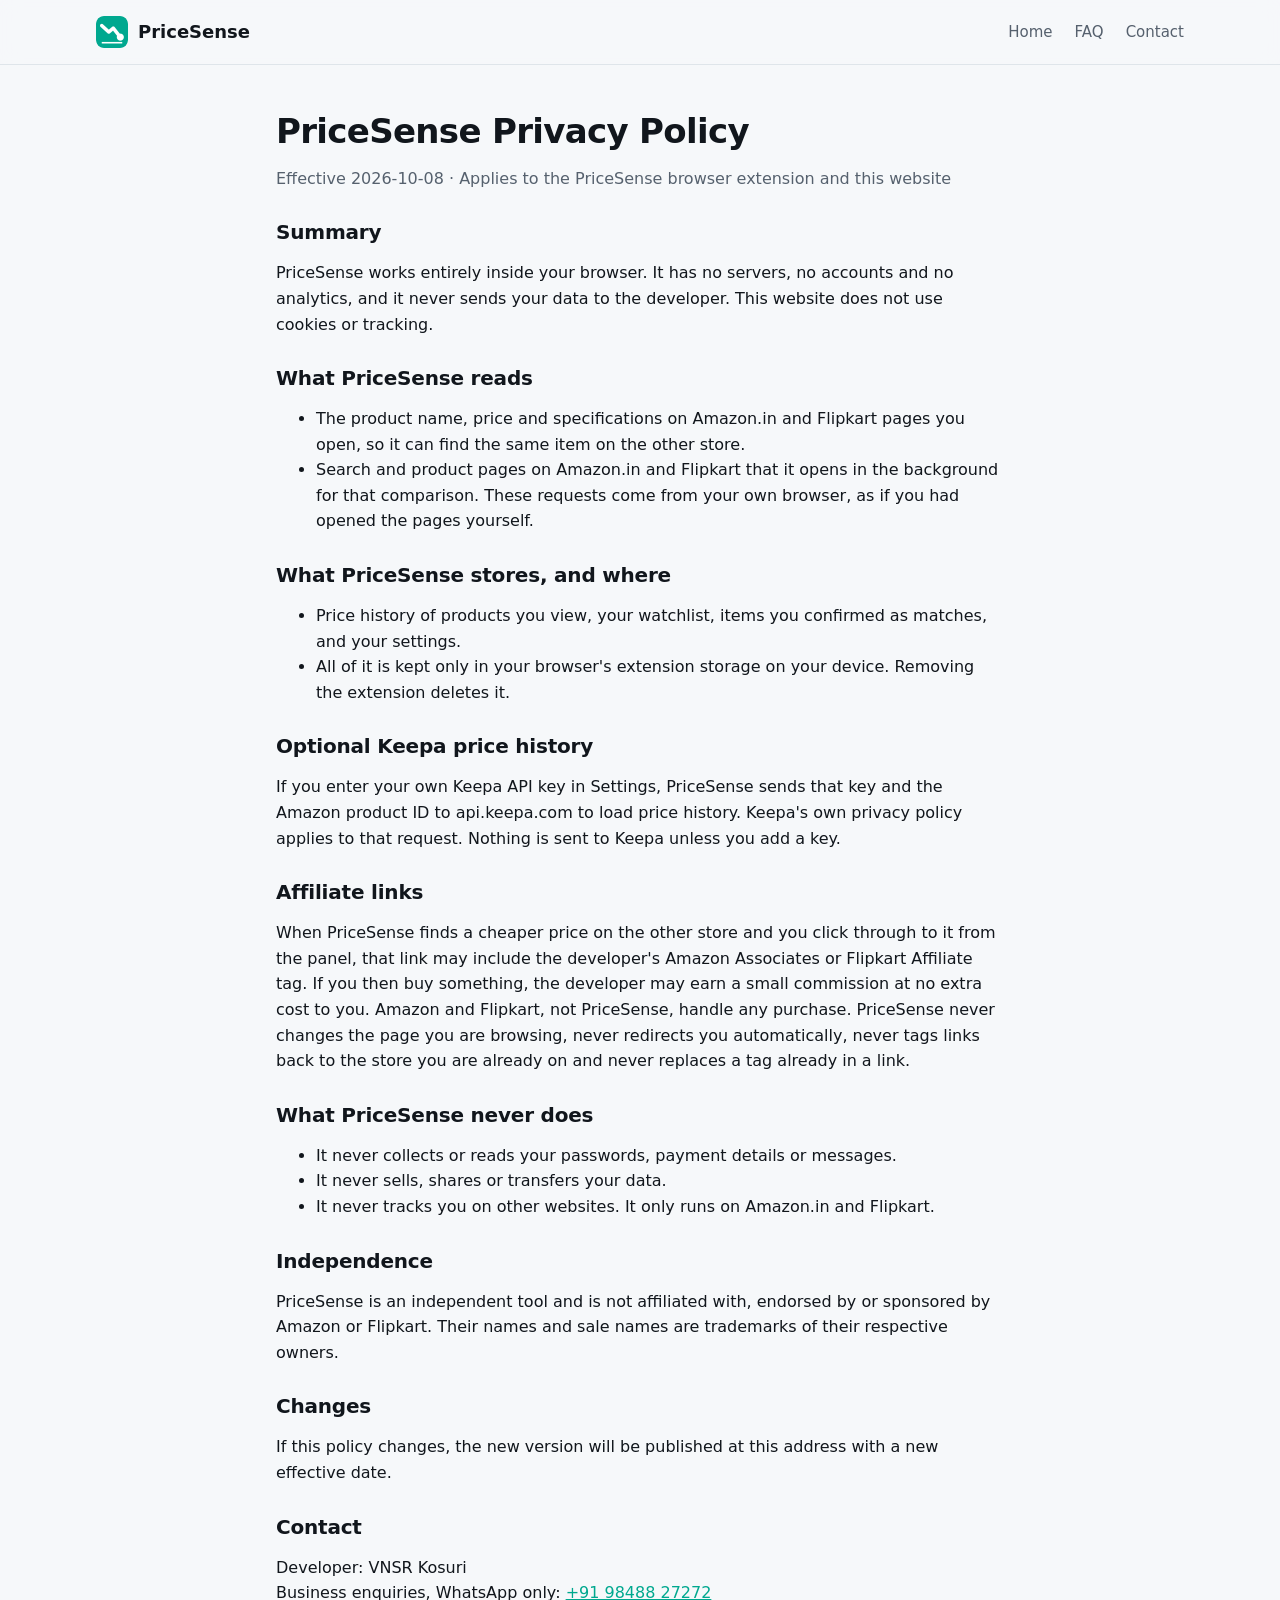
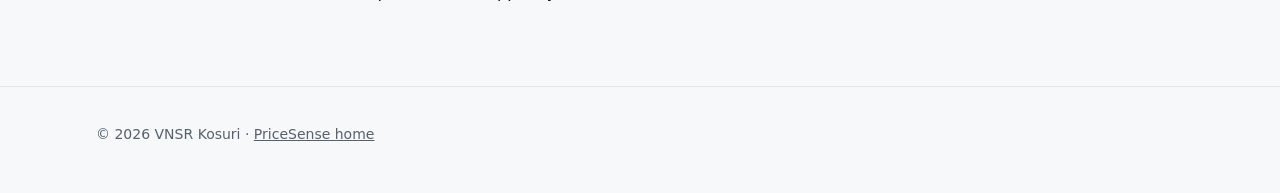
==== privacy-policy.html @ 6d6a8c73 "feat: PriceSense website — landing page and privacy policy Co-Authored-By: Claude Opus 5.5 <noreply@" ====
<!doctype html>
<html lang="en">
<head>
<meta charset="utf-8">
<meta name="viewport" content="width=device-width, initial-scale=1">
<title>PriceSense Privacy Policy</title>
<meta name="description" content="How the PriceSense browser extension handles your data: everything stays in your browser.">
<link rel="canonical" href="https://neelukosuri.github.io/pricesense/privacy-policy.html">
<link rel="icon" type="image/png" sizes="32x32" href="icon32.png">
<link rel="stylesheet" href="styles.css">
</head>
<body>
<header class="top">
  <div class="wrap">
    <a class="logo" href="./"><img src="icon128.png" alt="">PriceSense</a>
    <nav class="links" aria-label="Main"><a href="./">Home</a><a href="./#faq">FAQ</a><a href="./#contact">Contact</a></nav>
  </div>
</header>

<main class="doc">
  <h1>PriceSense Privacy Policy</h1>
  <p class="muted">Effective 2026-10-08 · Applies to the PriceSense browser extension and this website</p>

  <h2>Summary</h2>
  <p>PriceSense works entirely inside your browser. It has no servers, no accounts and no analytics, and it never sends your data to the developer. This website does not use cookies or tracking.</p>

  <h2>What PriceSense reads</h2>
  <ul>
    <li>The product name, price and specifications on Amazon.in and Flipkart pages you open, so it can find the same item on the other store.</li>
    <li>Search and product pages on Amazon.in and Flipkart that it opens in the background for that comparison. These requests come from your own browser, as if you had opened the pages yourself.</li>
  </ul>

  <h2>What PriceSense stores, and where</h2>
  <ul>
    <li>Price history of products you view, your watchlist, items you confirmed as matches, and your settings.</li>
    <li>All of it is kept only in your browser's extension storage on your device. Removing the extension deletes it.</li>
  </ul>

  <h2>Optional Keepa price history</h2>
  <p>If you enter your own Keepa API key in Settings, PriceSense sends that key and the Amazon product ID to api.keepa.com to load price history. Keepa's own privacy policy applies to that request. Nothing is sent to Keepa unless you add a key.</p>

  <h2>Affiliate links</h2>
  <p>When PriceSense finds a cheaper price on the other store and you click through to it from the panel, that link may include the developer's Amazon Associates or Flipkart Affiliate tag. If you then buy something, the developer may earn a small commission at no extra cost to you. Amazon and Flipkart, not PriceSense, handle any purchase. PriceSense never changes the page you are browsing, never redirects you automatically, never tags links back to the store you are already on and never replaces a tag already in a link.</p>

  <h2>What PriceSense never does</h2>
  <ul>
    <li>It never collects or reads your passwords, payment details or messages.</li>
    <li>It never sells, shares or transfers your data.</li>
    <li>It never tracks you on other websites. It only runs on Amazon.in and Flipkart.</li>
  </ul>

  <h2>Independence</h2>
  <p>PriceSense is an independent tool and is not affiliated with, endorsed by or sponsored by Amazon or Flipkart. Their names and sale names are trademarks of their respective owners.</p>

  <h2>Changes</h2>
  <p>If this policy changes, the new version will be published at this address with a new effective date.</p>

  <h2>Contact</h2>
  <p>Developer: VNSR Kosuri<br>Business enquiries, WhatsApp only: <a href="https://wa.me/919848827272">+91 98488 27272</a></p>
</main>

<footer>
  <div class="wrap"><div>© 2026 VNSR Kosuri · <a href="./">PriceSense home</a></div></div>
</footer>
</body>
</html>
---- styles.css ----
:root {
  --bg: #f6f8fa; --surface: #ffffff; --surface-2: #eef3f5; --line: #dfe5ea;
  --text: #11161c; --muted: #56616e; --accent: #00a88f; --accent-ink: #ffffff; --accent-soft: rgba(0, 168, 143, .10);
  --great: #0f8a4a; --warn: #b7791f; --bad: #c2412d; --amazon: #e88a00; --flipkart: #2874f0;
  --shadow: 0 18px 50px rgba(16, 24, 40, .12); --radius: 16px;
}
@media (prefers-color-scheme: dark) {
  :root {
    --bg: #0d1116; --surface: #151a21; --surface-2: #1b222b; --line: #29313c;
    --text: #e9edf2; --muted: #9aa5b3; --accent: #00d2b4; --accent-ink: #062521; --accent-soft: rgba(0, 210, 180, .12);
    --great: #34c77b; --warn: #e5b04a; --bad: #ff7a66; --shadow: 0 18px 50px rgba(0, 0, 0, .45);
  }
}
* { box-sizing: border-box; }
html { scroll-behavior: smooth; }
body { margin: 0; background: var(--bg); color: var(--text); font: 16px/1.6 system-ui, -apple-system, "Segoe UI", Roboto, "Noto Sans", sans-serif; }
a { color: var(--accent); }
img { max-width: 100%; display: block; }
.wrap { max-width: 1120px; margin: 0 auto; padding: 0 16px; }

/* Header */
header.top { position: sticky; top: 0; z-index: 10; background: color-mix(in srgb, var(--bg) 88%, transparent); backdrop-filter: blur(10px); border-bottom: 1px solid var(--line); }
header.top .wrap { display: flex; align-items: center; gap: 16px; height: 64px; }
.logo { display: flex; align-items: center; gap: 10px; font-weight: 800; font-size: 18px; color: var(--text); text-decoration: none; }
.logo img { width: 32px; height: 32px; border-radius: 8px; }
nav.links { margin-left: auto; display: flex; gap: 22px; }
nav.links a { color: var(--muted); text-decoration: none; font-size: 15px; font-weight: 500; }
nav.links a:hover { color: var(--text); }
@media (max-width: 760px) { nav.links { display: none; } }

/* Buttons */
.btn { display: inline-flex; align-items: center; gap: 8px; padding: 12px 18px; border-radius: 12px; font-weight: 700; font-size: 15px; text-decoration: none; border: 1px solid var(--line); color: var(--text); background: var(--surface); }
.btn.primary { background: var(--accent); border-color: var(--accent); color: var(--accent-ink); }
.btn.wa { background: #25d366; border-color: #25d366; color: #fff; }
.btn.soon { cursor: default; color: var(--muted); }
.btn.soon b { color: var(--text); }

/* Hero */
.hero { padding: 72px 0 56px; }
.hero .wrap { display: grid; grid-template-columns: 1.05fr .95fr; gap: 48px; align-items: center; }
@media (max-width: 900px) { .hero .wrap { grid-template-columns: 1fr; } .hero { padding-top: 40px; } }
.eyebrow { display: inline-block; font-size: 13px; font-weight: 700; letter-spacing: .06em; text-transform: uppercase; color: var(--accent); background: var(--accent-soft); padding: 6px 12px; border-radius: 999px; }
h1 { font-size: clamp(34px, 5vw, 54px); line-height: 1.08; margin: 18px 0 16px; letter-spacing: -.02em; }
.lead { font-size: 18px; color: var(--muted); max-width: 560px; margin: 0 0 28px; }
.cta { display: flex; gap: 12px; flex-wrap: wrap; }
.trust { margin-top: 18px; font-size: 14px; color: var(--muted); }

/* Panel mock */
.mock { background: var(--surface); border: 1px solid var(--line); border-radius: 18px; box-shadow: var(--shadow); overflow: hidden; }
.mock .bar { display: flex; align-items: center; gap: 8px; padding: 12px 14px; border-bottom: 1px solid var(--line); font-weight: 700; font-size: 14px; }
.mock .bar small { color: var(--muted); font-weight: 500; }
.mock .body { padding: 14px; display: grid; gap: 12px; }
.mcard { background: var(--surface-2); border: 1px solid var(--line); border-radius: 12px; padding: 12px; font-size: 14px; }
.mcard.verdict { border-left: 4px solid var(--great); }
.mcard.verdict b { color: var(--great); font-size: 15px; }
.mcard h4 { margin: 0 0 8px; font-size: 11px; letter-spacing: .06em; text-transform: uppercase; color: var(--muted); }
.mrow { display: grid; grid-template-columns: 1fr auto auto; gap: 10px; align-items: center; padding: 6px 0; border-top: 1px solid var(--line); }
.mrow:first-of-type { border-top: 0; }
.store { font-weight: 800; } .store.amz { color: var(--amazon); } .store.fk { color: var(--flipkart); }
.price { font-weight: 800; font-size: 16px; }
.chip { font-size: 11px; font-weight: 700; padding: 2px 8px; border-radius: 999px; border: 1px solid var(--great); color: var(--great); }
.tag { font-size: 11px; font-weight: 800; color: var(--great); }
.mock svg { width: 100%; height: auto; }

/* Sections */
section { padding: 64px 0; }
section.alt { background: var(--surface); border-top: 1px solid var(--line); border-bottom: 1px solid var(--line); }
h2 { font-size: clamp(26px, 3.4vw, 36px); line-height: 1.15; margin: 0 0 12px; letter-spacing: -.01em; }
.sub { color: var(--muted); font-size: 17px; max-width: 680px; margin: 0 0 32px; }
.grid { display: grid; grid-template-columns: repeat(3, 1fr); gap: 18px; }
@media (max-width: 900px) { .grid { grid-template-columns: 1fr 1fr; } }
@media (max-width: 600px) { .grid { grid-template-columns: 1fr; } }
.feature { background: var(--surface); border: 1px solid var(--line); border-radius: var(--radius); padding: 22px; }
section.alt .feature { background: var(--bg); }
.feature .ico { width: 40px; height: 40px; border-radius: 10px; display: grid; place-items: center; background: var(--accent-soft); color: var(--accent); font-size: 20px; margin-bottom: 12px; }
.feature h3 { margin: 0 0 6px; font-size: 18px; }
.feature p { margin: 0; color: var(--muted); font-size: 15px; }
.steps { counter-reset: s; display: grid; grid-template-columns: repeat(3, 1fr); gap: 18px; }
@media (max-width: 800px) { .steps { grid-template-columns: 1fr; } }
.step { counter-increment: s; background: var(--surface); border: 1px solid var(--line); border-radius: var(--radius); padding: 22px; }
.step::before { content: counter(s); display: grid; place-items: center; width: 32px; height: 32px; border-radius: 50%; background: var(--accent); color: var(--accent-ink); font-weight: 800; margin-bottom: 12px; }
.step h3 { margin: 0 0 6px; font-size: 17px; }
.step p { margin: 0; color: var(--muted); font-size: 15px; }
.sale { display: grid; grid-template-columns: 1fr 1fr; gap: 32px; align-items: start; }
@media (max-width: 800px) { .sale { grid-template-columns: 1fr; } }
.checks { list-style: none; padding: 0; margin: 0; display: grid; gap: 12px; }
.checks li { padding-left: 30px; position: relative; }
.checks li::before { content: "✓"; position: absolute; left: 0; top: 0; color: var(--accent); font-weight: 900; }
.slogans { display: grid; gap: 10px; }
.slogans div { background: var(--accent-soft); border: 1px solid var(--line); border-radius: 12px; padding: 14px 16px; font-weight: 700; }
.note { font-size: 13px; color: var(--muted); margin-top: 16px; }
details.faq { background: var(--surface); border: 1px solid var(--line); border-radius: 12px; padding: 16px 18px; margin-bottom: 10px; }
section.alt details.faq { background: var(--bg); }
details.faq summary { cursor: pointer; font-weight: 700; }
details.faq p { margin: 10px 0 0; color: var(--muted); }
.contact { display: flex; align-items: center; justify-content: space-between; gap: 24px; flex-wrap: wrap; background: var(--surface); border: 1px solid var(--line); border-radius: 20px; padding: 28px; box-shadow: var(--shadow); }
.contact h2 { margin-bottom: 6px; }
.contact p { margin: 0; color: var(--muted); }

/* Footer */
footer { padding: 36px 0 48px; color: var(--muted); font-size: 14px; border-top: 1px solid var(--line); }
footer .wrap { display: grid; gap: 10px; }
footer a { color: var(--muted); }

/* Policy page */
.doc { max-width: 760px; padding: 48px 16px 64px; margin: 0 auto; }
.doc h1 { font-size: 34px; margin: 0 0 6px; }
.doc h2 { font-size: 20px; margin: 30px 0 8px; }
.doc p, .doc li { color: var(--text); }
.doc .muted { color: var(--muted); }
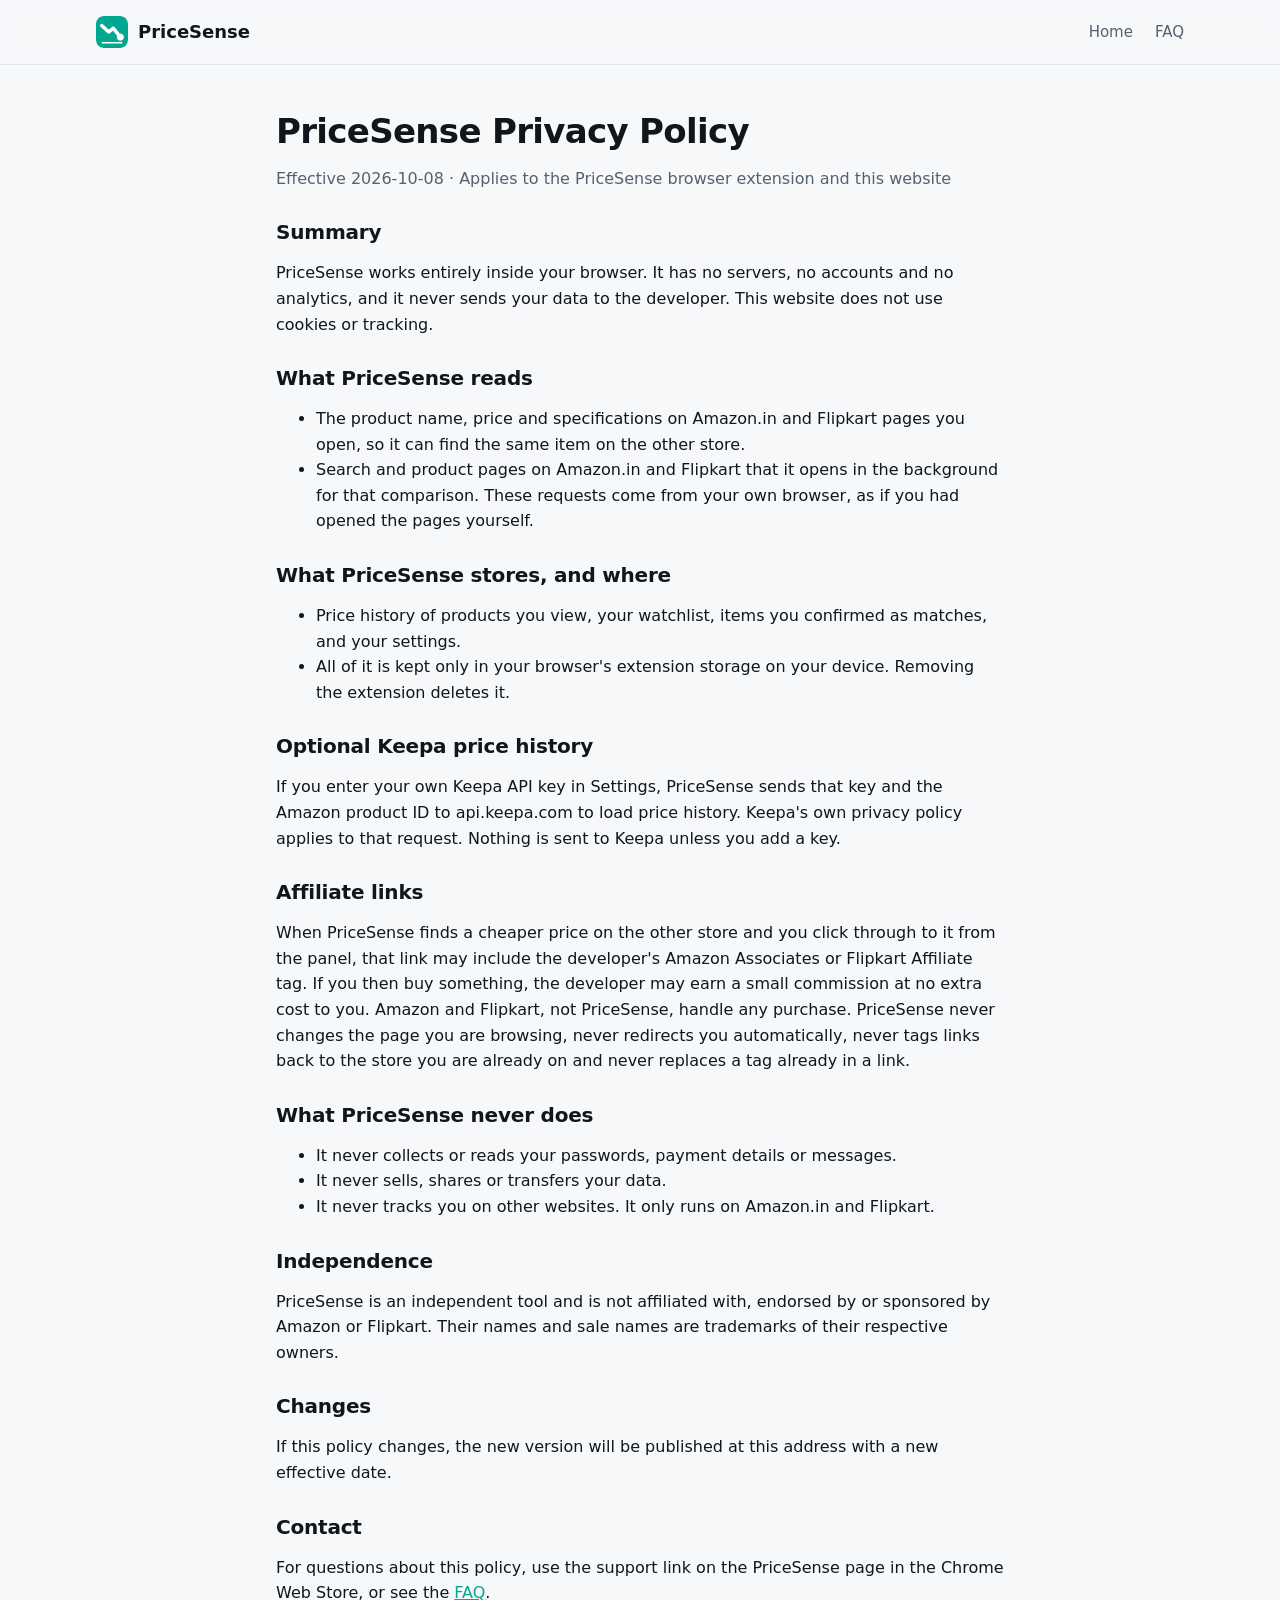
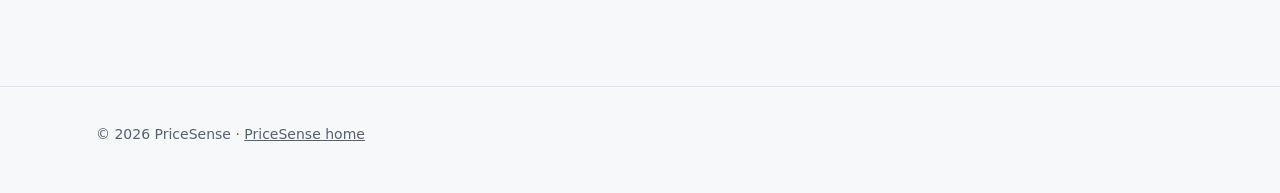
==== commit 41f51976: "chore: remove personal contact details from the site Co-Authored-By: Claude Opus 5.5 <noreply@anthro" ====
--- a/privacy-policy.html
+++ b/privacy-policy.html
@@ -13,7 +13,7 @@
 <header class="top">
   <div class="wrap">
     <a class="logo" href="./"><img src="icon128.png" alt="">PriceSense</a>
-    <nav class="links" aria-label="Main"><a href="./">Home</a><a href="./#faq">FAQ</a><a href="./#contact">Contact</a></nav>
+    <nav class="links" aria-label="Main"><a href="./">Home</a><a href="./#faq">FAQ</a></nav>
   </div>
 </header>
 
@@ -56,11 +56,11 @@
   <p>If this policy changes, the new version will be published at this address with a new effective date.</p>
 
   <h2>Contact</h2>
-  <p>Developer: VNSR Kosuri<br>Business enquiries, WhatsApp only: <a href="https://wa.me/919848827272">+91 98488 27272</a></p>
+  <p>For questions about this policy, use the support link on the PriceSense page in the Chrome Web Store, or see the <a href="./#faq">FAQ</a>.</p>
 </main>
 
 <footer>
-  <div class="wrap"><div>© 2026 VNSR Kosuri · <a href="./">PriceSense home</a></div></div>
+  <div class="wrap"><div>© 2026 PriceSense · <a href="./">PriceSense home</a></div></div>
 </footer>
 </body>
 </html>
